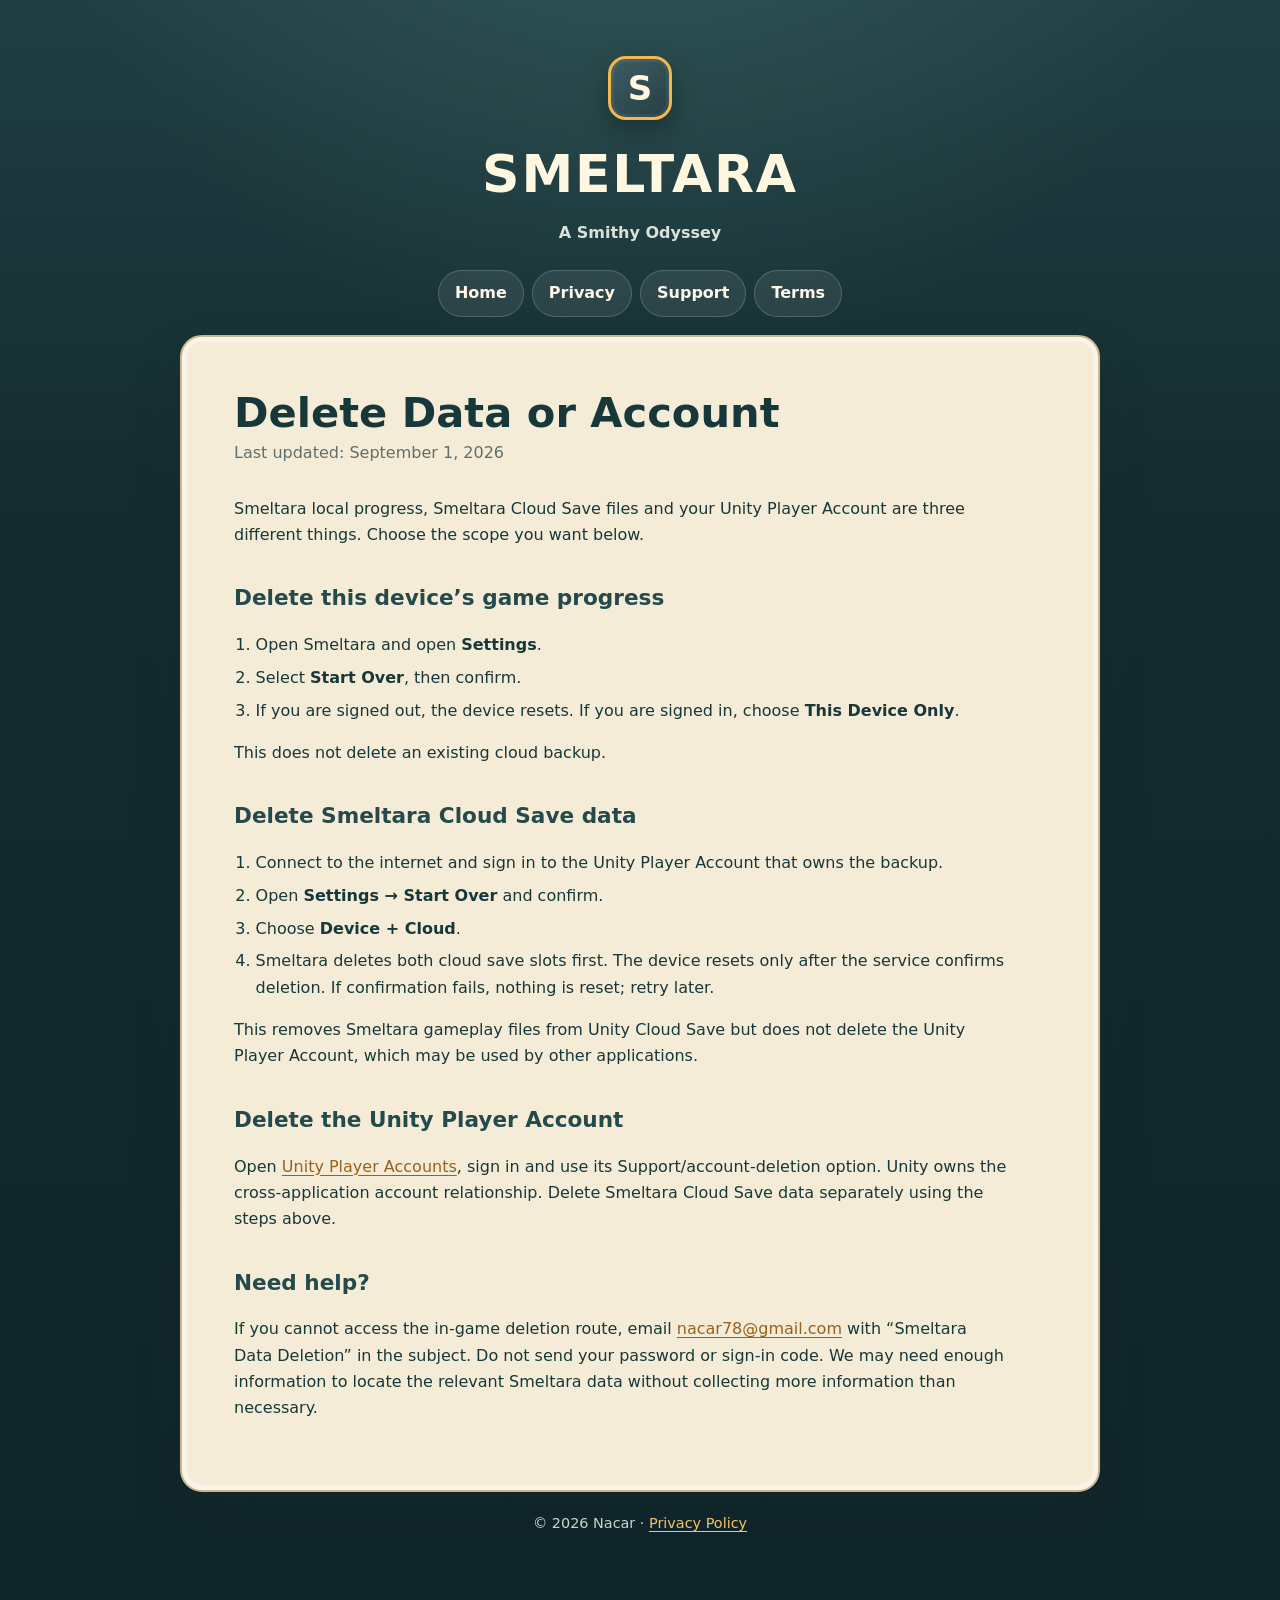
==== delete-account/index.html @ 150e2398 "Publish Smeltara support and legal pages" ====
<!doctype html>
<html lang="en">
<head>
  <meta charset="utf-8">
  <meta name="viewport" content="width=device-width, initial-scale=1">
  <meta name="description" content="Delete Smeltara game data or a connected Unity Player Account.">
  <title>Delete Data or Account — Smeltara</title>
  <link rel="stylesheet" href="../assets/site.css">
</head>
<body>
  <main class="shell">
    <header class="brand"><div class="brand-mark" aria-hidden="true">S</div><h1>SMELTARA</h1><p>A Smithy Odyssey</p></header>
    <nav class="nav" aria-label="Legal navigation"><a href="../">Home</a><a href="../privacy/">Privacy</a><a href="../support/">Support</a><a href="../terms/">Terms</a></nav>
    <article class="paper">
      <h1>Delete Data or Account</h1>
      <p class="updated">Last updated: September 1, 2026</p>
      <p>Smeltara local progress, Smeltara Cloud Save files and your Unity Player Account are three
        different things. Choose the scope you want below.</p>

      <h2>Delete this device’s game progress</h2>
      <ol>
        <li>Open Smeltara and open <strong>Settings</strong>.</li>
        <li>Select <strong>Start Over</strong>, then confirm.</li>
        <li>If you are signed out, the device resets. If you are signed in, choose
          <strong>This Device Only</strong>.</li>
      </ol>
      <p>This does not delete an existing cloud backup.</p>

      <h2>Delete Smeltara Cloud Save data</h2>
      <ol>
        <li>Connect to the internet and sign in to the Unity Player Account that owns the backup.</li>
        <li>Open <strong>Settings → Start Over</strong> and confirm.</li>
        <li>Choose <strong>Device + Cloud</strong>.</li>
        <li>Smeltara deletes both cloud save slots first. The device resets only after the service
          confirms deletion. If confirmation fails, nothing is reset; retry later.</li>
      </ol>
      <p>This removes Smeltara gameplay files from Unity Cloud Save but does not delete the Unity
        Player Account, which may be used by other applications.</p>

      <h2>Delete the Unity Player Account</h2>
      <p>Open <a href="https://player-account.unity.com/">Unity Player Accounts</a>, sign in and use
        its Support/account-deletion option. Unity owns the cross-application account relationship.
        Delete Smeltara Cloud Save data separately using the steps above.</p>

      <h2>Need help?</h2>
      <p>If you cannot access the in-game deletion route, email
        <a href="mailto:nacar78@gmail.com?subject=Smeltara%20Data%20Deletion">nacar78@gmail.com</a>
        with “Smeltara Data Deletion” in the subject. Do not send your password or sign-in code. We
        may need enough information to locate the relevant Smeltara data without collecting more
        information than necessary.</p>
    </article>
    <footer>© 2026 Nacar · <a href="../privacy/">Privacy Policy</a></footer>
  </main>
</body>
</html>
---- assets/site.css ----
:root {
  color-scheme: light;
  --ink: #17383a;
  --muted: #5f6f6c;
  --paper: #f5ecd7;
  --paper-strong: #fffaf0;
  --steel: #263f45;
  --steel-light: #3d5d62;
  --amber: #d89635;
  --amber-bright: #f2b84b;
  --line: #c8b78f;
  --shadow: rgba(20, 42, 43, 0.18);
}

* { box-sizing: border-box; }

html { background: #152c30; }

body {
  margin: 0;
  color: var(--ink);
  background:
    radial-gradient(circle at 50% -15%, rgba(86, 132, 129, 0.38), transparent 38rem),
    linear-gradient(180deg, #203f43 0, #142b2f 32rem, #102529 100%);
  font-family: system-ui, -apple-system, BlinkMacSystemFont, "Segoe UI", sans-serif;
  line-height: 1.65;
}

a { color: #99601f; text-underline-offset: 0.18em; }
a:hover, a:focus-visible { color: #6b3f12; }

.shell {
  width: min(920px, calc(100% - 28px));
  margin: 0 auto;
  padding: 28px 0 64px;
}

.brand {
  color: #fff7df;
  text-align: center;
  padding: 28px 16px 24px;
}

.brand-mark {
  display: grid;
  place-items: center;
  width: 64px;
  height: 64px;
  margin: 0 auto 12px;
  border: 3px solid var(--amber-bright);
  border-radius: 18px;
  background: linear-gradient(145deg, var(--steel-light), var(--steel));
  box-shadow: 0 10px 24px rgba(0, 0, 0, 0.28), inset 0 0 0 3px rgba(255,255,255,0.06);
  font-size: 34px;
  font-weight: 900;
}

.brand h1 { margin: 0; font-size: clamp(2rem, 7vw, 3.25rem); letter-spacing: 0.035em; }
.brand p { margin: 2px 0 0; color: #d9e2d9; font-weight: 650; }

.nav {
  display: flex;
  flex-wrap: wrap;
  justify-content: center;
  gap: 8px;
  margin: 0 0 18px;
}

.nav a, .button {
  display: inline-flex;
  align-items: center;
  justify-content: center;
  min-height: 44px;
  padding: 9px 16px;
  border: 1px solid rgba(255,255,255,0.18);
  border-radius: 999px;
  color: #fff8e8;
  background: rgba(255,255,255,0.08);
  font-weight: 750;
  text-decoration: none;
}

.nav a:hover, .nav a:focus-visible { background: rgba(255,255,255,0.16); color: white; }

.paper {
  padding: clamp(24px, 5vw, 52px);
  border: 2px solid var(--line);
  border-radius: 22px;
  background: var(--paper);
  box-shadow: 0 20px 48px var(--shadow), inset 0 0 0 5px rgba(255,255,255,0.38);
}

.paper h1 { margin: 0 0 4px; font-size: clamp(1.8rem, 5vw, 2.6rem); line-height: 1.15; }
.paper h2 { margin: 2rem 0 0.55rem; font-size: 1.35rem; color: #244a4c; }
.paper h3 { margin: 1.4rem 0 0.4rem; font-size: 1.05rem; }
.paper p, .paper li { max-width: 76ch; }
.paper ul, .paper ol { padding-left: 1.35rem; }
.paper li + li { margin-top: 0.4rem; }
.updated { color: var(--muted); margin: 0 0 1.8rem; }
.callout {
  margin: 1.5rem 0;
  padding: 16px 18px;
  border-left: 5px solid var(--amber);
  border-radius: 10px;
  background: var(--paper-strong);
}

.button {
  border-color: #8a591e;
  color: #1d3434;
  background: linear-gradient(#f3bd59, #d99531);
  box-shadow: 0 4px 0 #85531a;
}
.button:hover, .button:focus-visible { color: #102527; filter: brightness(1.06); }

.cards {
  display: grid;
  grid-template-columns: repeat(auto-fit, minmax(220px, 1fr));
  gap: 14px;
  margin-top: 20px;
}
.card {
  padding: 18px;
  border: 1px solid var(--line);
  border-radius: 14px;
  background: rgba(255,255,255,0.38);
}
.card h2 { margin-top: 0; }

footer { color: #c7d4ce; text-align: center; padding: 20px 8px 0; font-size: 0.9rem; }
footer a { color: #f0c36a; }

code { word-break: break-word; }

@media (max-width: 520px) {
  .shell { width: min(100% - 16px, 920px); padding-top: 12px; }
  .brand { padding-top: 20px; }
  .paper { border-radius: 16px; }
}
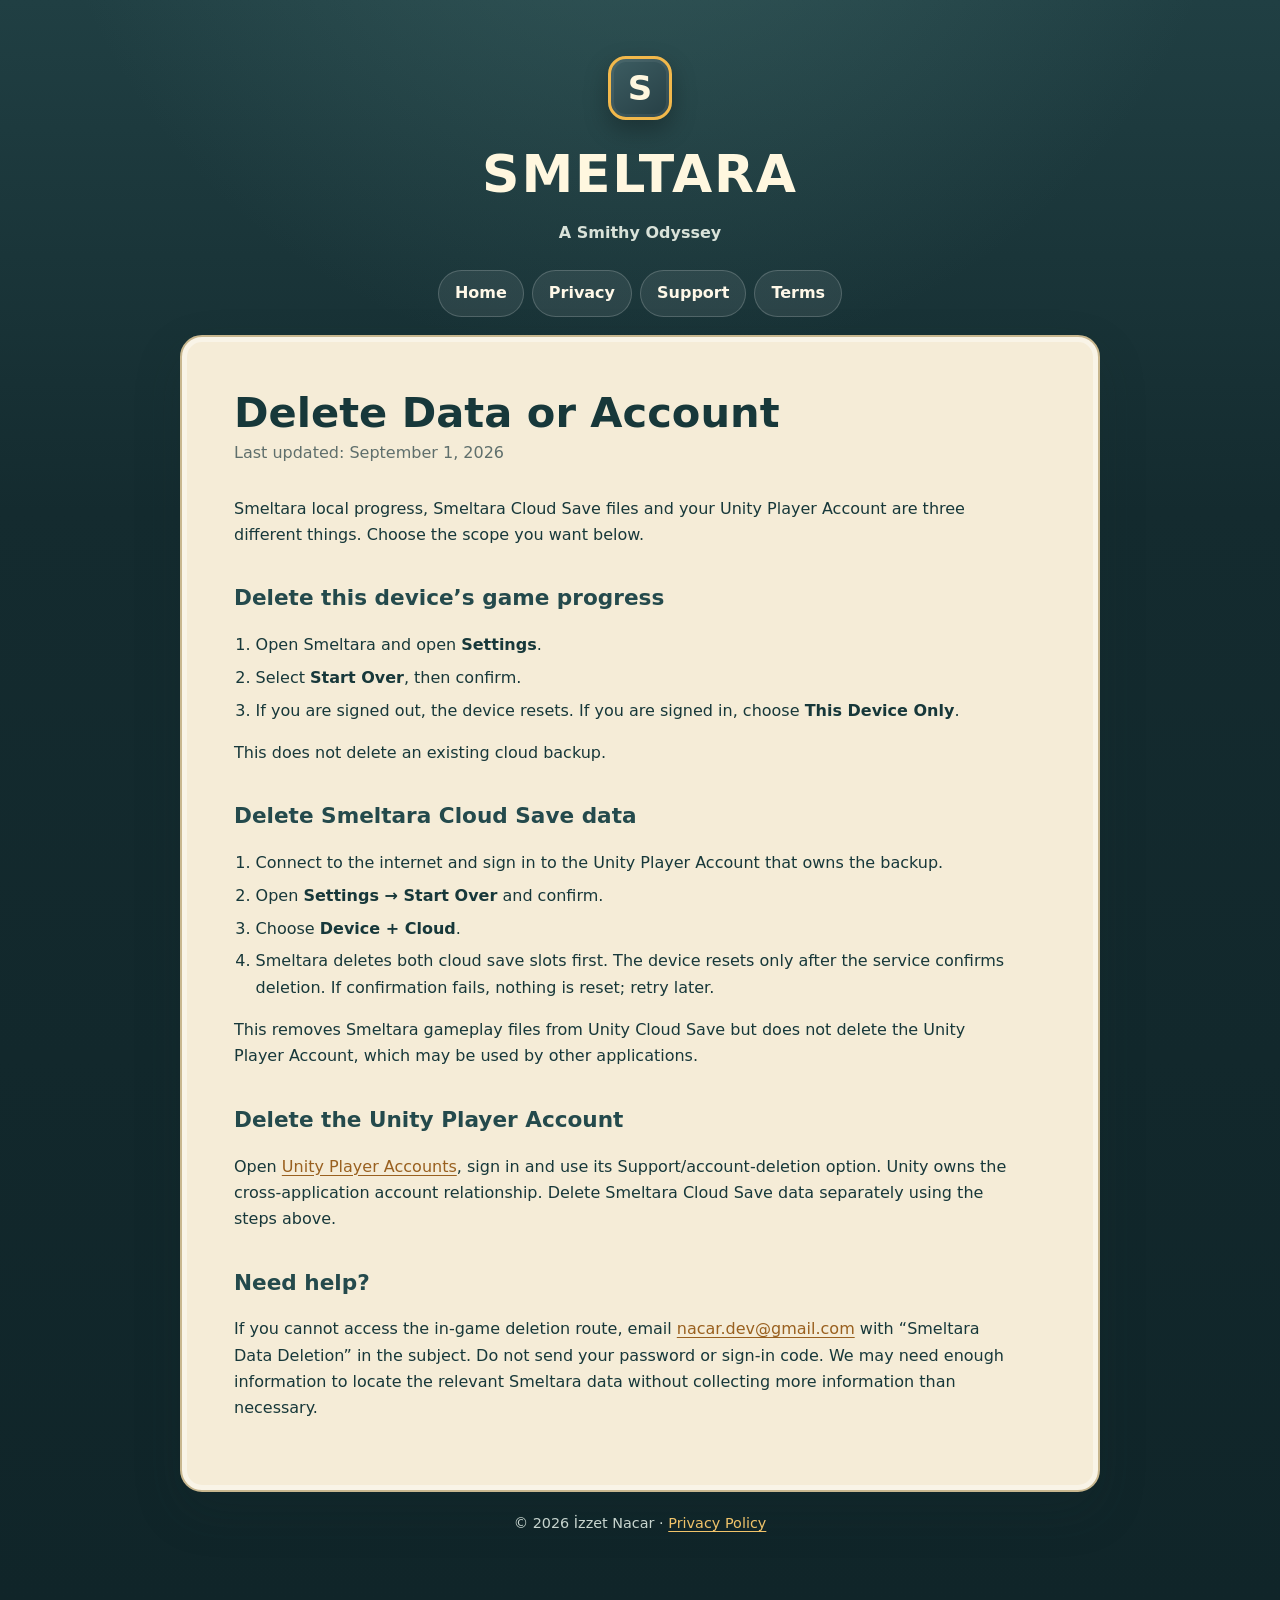
==== commit 09e88067: "Update developer contact details" ====
--- a/delete-account/index.html
+++ b/delete-account/index.html
@@ -44,12 +44,12 @@
 
       <h2>Need help?</h2>
       <p>If you cannot access the in-game deletion route, email
-        <a href="mailto:nacar78@gmail.com?subject=Smeltara%20Data%20Deletion">nacar78@gmail.com</a>
+        <a href="mailto:nacar.dev@gmail.com?subject=Smeltara%20Data%20Deletion">nacar.dev@gmail.com</a>
         with “Smeltara Data Deletion” in the subject. Do not send your password or sign-in code. We
         may need enough information to locate the relevant Smeltara data without collecting more
         information than necessary.</p>
     </article>
-    <footer>© 2026 Nacar · <a href="../privacy/">Privacy Policy</a></footer>
+    <footer>© 2026 İzzet Nacar · <a href="../privacy/">Privacy Policy</a></footer>
   </main>
 </body>
 </html>
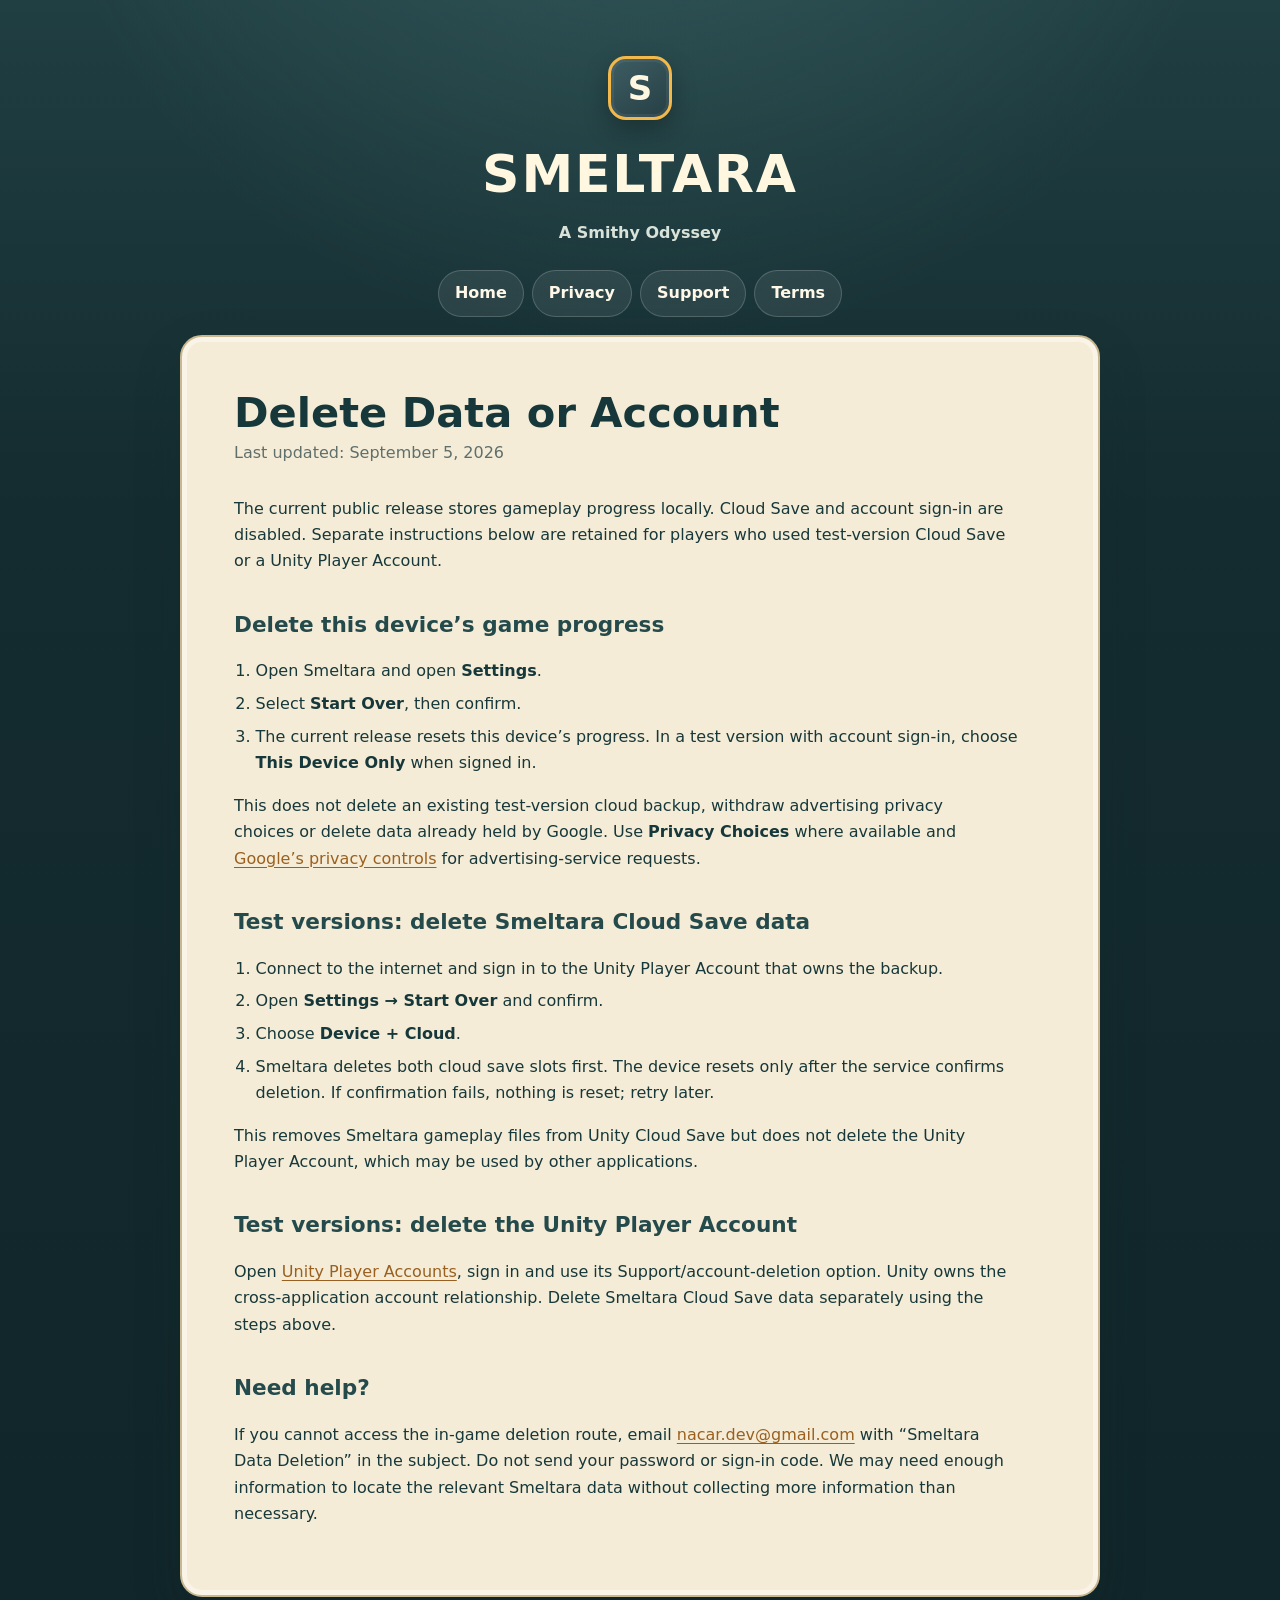
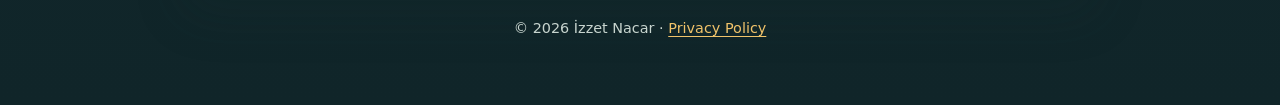
==== commit ef19b3fa: "Update disclosures for restricted optional Google rewarded ads" ====
--- a/delete-account/index.html
+++ b/delete-account/index.html
@@ -13,20 +13,24 @@
     <nav class="nav" aria-label="Legal navigation"><a href="../">Home</a><a href="../privacy/">Privacy</a><a href="../support/">Support</a><a href="../terms/">Terms</a></nav>
     <article class="paper">
       <h1>Delete Data or Account</h1>
-      <p class="updated">Last updated: September 1, 2026</p>
-      <p>Smeltara local progress, Smeltara Cloud Save files and your Unity Player Account are three
-        different things. Choose the scope you want below.</p>
+      <p class="updated">Last updated: September 5, 2026</p>
+      <p>The current public release stores gameplay progress locally. Cloud Save and account
+        sign-in are disabled. Separate instructions below are retained for players who used
+        test-version Cloud Save or a Unity Player Account.</p>
 
       <h2>Delete this device’s game progress</h2>
       <ol>
         <li>Open Smeltara and open <strong>Settings</strong>.</li>
         <li>Select <strong>Start Over</strong>, then confirm.</li>
-        <li>If you are signed out, the device resets. If you are signed in, choose
-          <strong>This Device Only</strong>.</li>
+        <li>The current release resets this device’s progress. In a test version with account
+          sign-in, choose <strong>This Device Only</strong> when signed in.</li>
       </ol>
-      <p>This does not delete an existing cloud backup.</p>
+      <p>This does not delete an existing test-version cloud backup, withdraw advertising privacy
+        choices or delete data already held by Google. Use <strong>Privacy Choices</strong> where
+        available and <a href="https://policies.google.com/privacy">Google’s privacy controls</a>
+        for advertising-service requests.</p>
 
-      <h2>Delete Smeltara Cloud Save data</h2>
+      <h2>Test versions: delete Smeltara Cloud Save data</h2>
       <ol>
         <li>Connect to the internet and sign in to the Unity Player Account that owns the backup.</li>
         <li>Open <strong>Settings → Start Over</strong> and confirm.</li>
@@ -37,7 +41,7 @@
       <p>This removes Smeltara gameplay files from Unity Cloud Save but does not delete the Unity
         Player Account, which may be used by other applications.</p>
 
-      <h2>Delete the Unity Player Account</h2>
+      <h2>Test versions: delete the Unity Player Account</h2>
       <p>Open <a href="https://player-account.unity.com/">Unity Player Accounts</a>, sign in and use
         its Support/account-deletion option. Unity owns the cross-application account relationship.
         Delete Smeltara Cloud Save data separately using the steps above.</p>
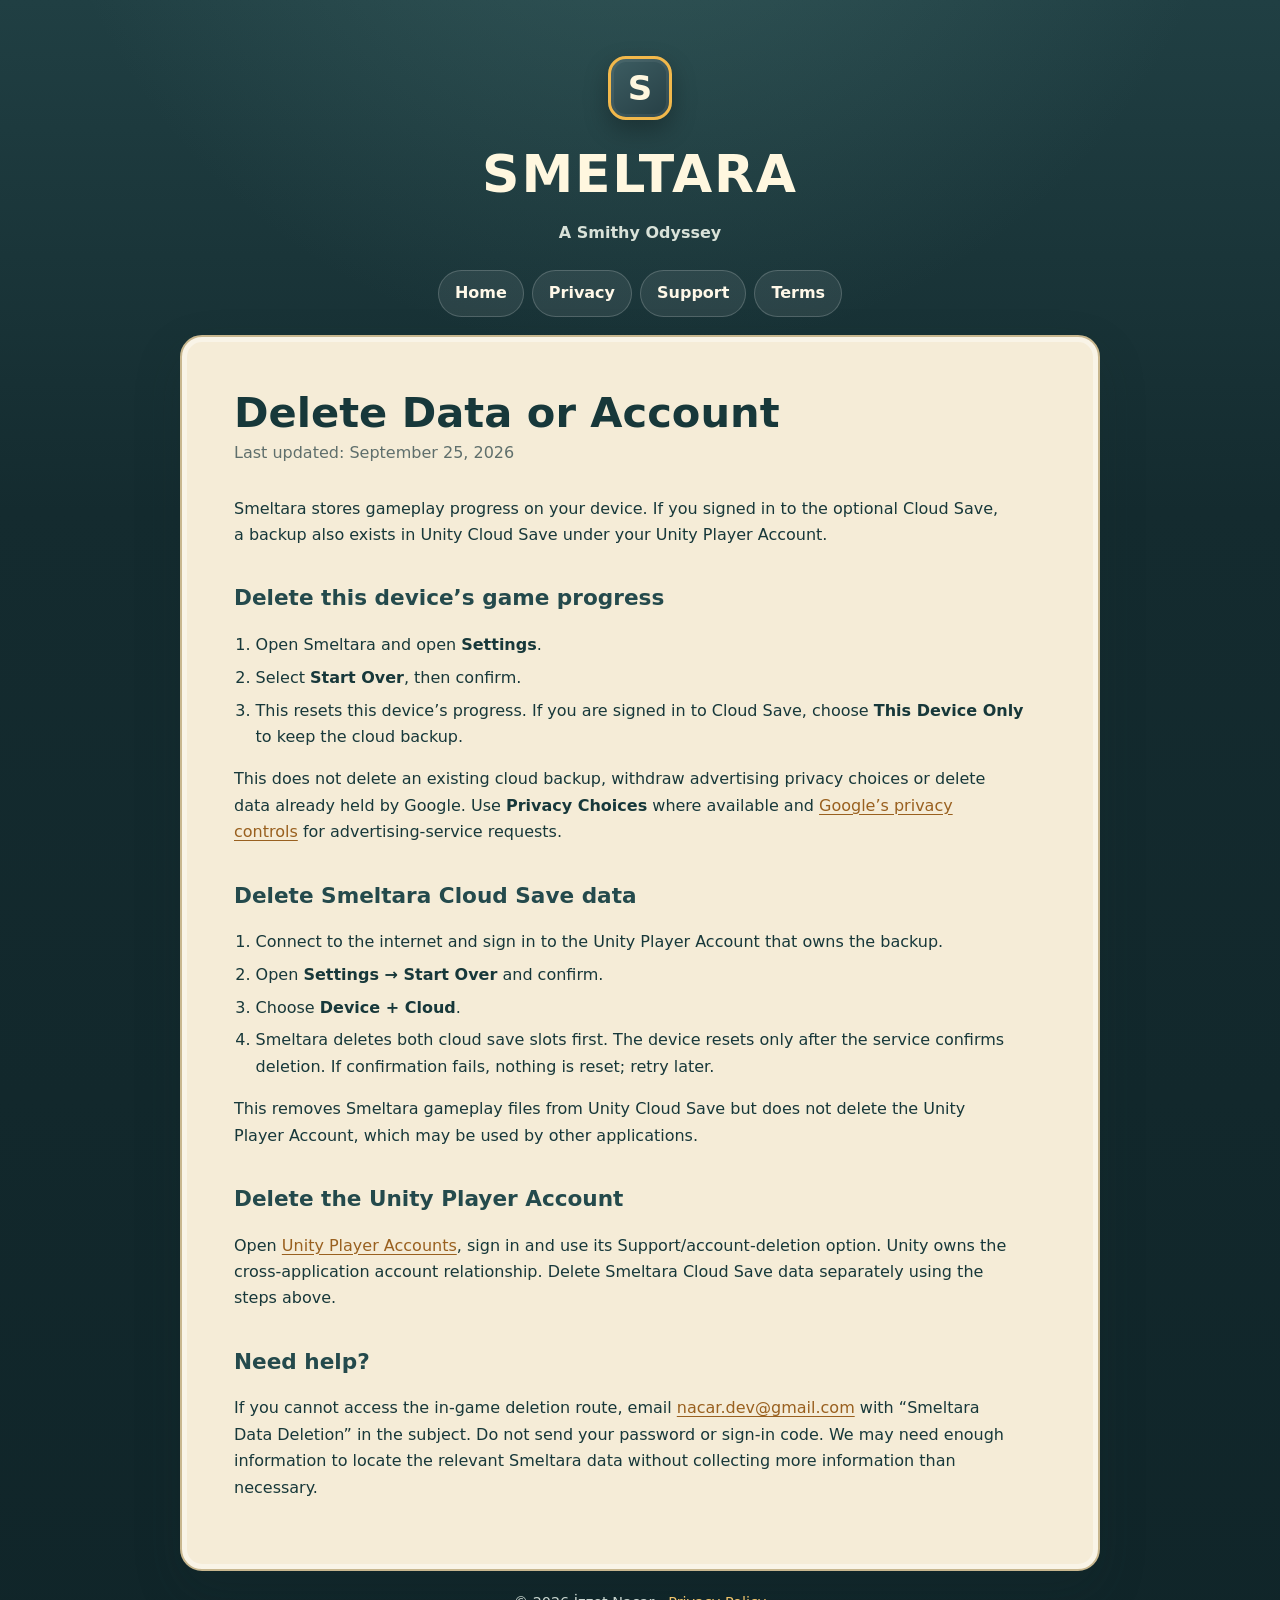
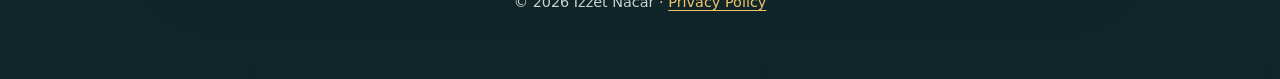
==== commit 3ff442b4: "Describe optional Cloud Save, reminder notifications and coming-soon purchases Co-Authored-By: Claud" ====
--- a/delete-account/index.html
+++ b/delete-account/index.html
@@ -13,24 +13,23 @@
     <nav class="nav" aria-label="Legal navigation"><a href="../">Home</a><a href="../privacy/">Privacy</a><a href="../support/">Support</a><a href="../terms/">Terms</a></nav>
     <article class="paper">
       <h1>Delete Data or Account</h1>
-      <p class="updated">Last updated: September 5, 2026</p>
-      <p>The current public release stores gameplay progress locally. Cloud Save and account
-        sign-in are disabled. Separate instructions below are retained for players who used
-        test-version Cloud Save or a Unity Player Account.</p>
+      <p class="updated">Last updated: September 25, 2026</p>
+      <p>Smeltara stores gameplay progress on your device. If you signed in to the optional Cloud
+        Save, a backup also exists in Unity Cloud Save under your Unity Player Account.</p>
 
       <h2>Delete this device’s game progress</h2>
       <ol>
         <li>Open Smeltara and open <strong>Settings</strong>.</li>
         <li>Select <strong>Start Over</strong>, then confirm.</li>
-        <li>The current release resets this device’s progress. In a test version with account
-          sign-in, choose <strong>This Device Only</strong> when signed in.</li>
+        <li>This resets this device’s progress. If you are signed in to Cloud Save, choose
+          <strong>This Device Only</strong> to keep the cloud backup.</li>
       </ol>
-      <p>This does not delete an existing test-version cloud backup, withdraw advertising privacy
+      <p>This does not delete an existing cloud backup, withdraw advertising privacy
         choices or delete data already held by Google. Use <strong>Privacy Choices</strong> where
         available and <a href="https://policies.google.com/privacy">Google’s privacy controls</a>
         for advertising-service requests.</p>
 
-      <h2>Test versions: delete Smeltara Cloud Save data</h2>
+      <h2>Delete Smeltara Cloud Save data</h2>
       <ol>
         <li>Connect to the internet and sign in to the Unity Player Account that owns the backup.</li>
         <li>Open <strong>Settings → Start Over</strong> and confirm.</li>
@@ -41,7 +40,7 @@
       <p>This removes Smeltara gameplay files from Unity Cloud Save but does not delete the Unity
         Player Account, which may be used by other applications.</p>
 
-      <h2>Test versions: delete the Unity Player Account</h2>
+      <h2>Delete the Unity Player Account</h2>
       <p>Open <a href="https://player-account.unity.com/">Unity Player Accounts</a>, sign in and use
         its Support/account-deletion option. Unity owns the cross-application account relationship.
         Delete Smeltara Cloud Save data separately using the steps above.</p>
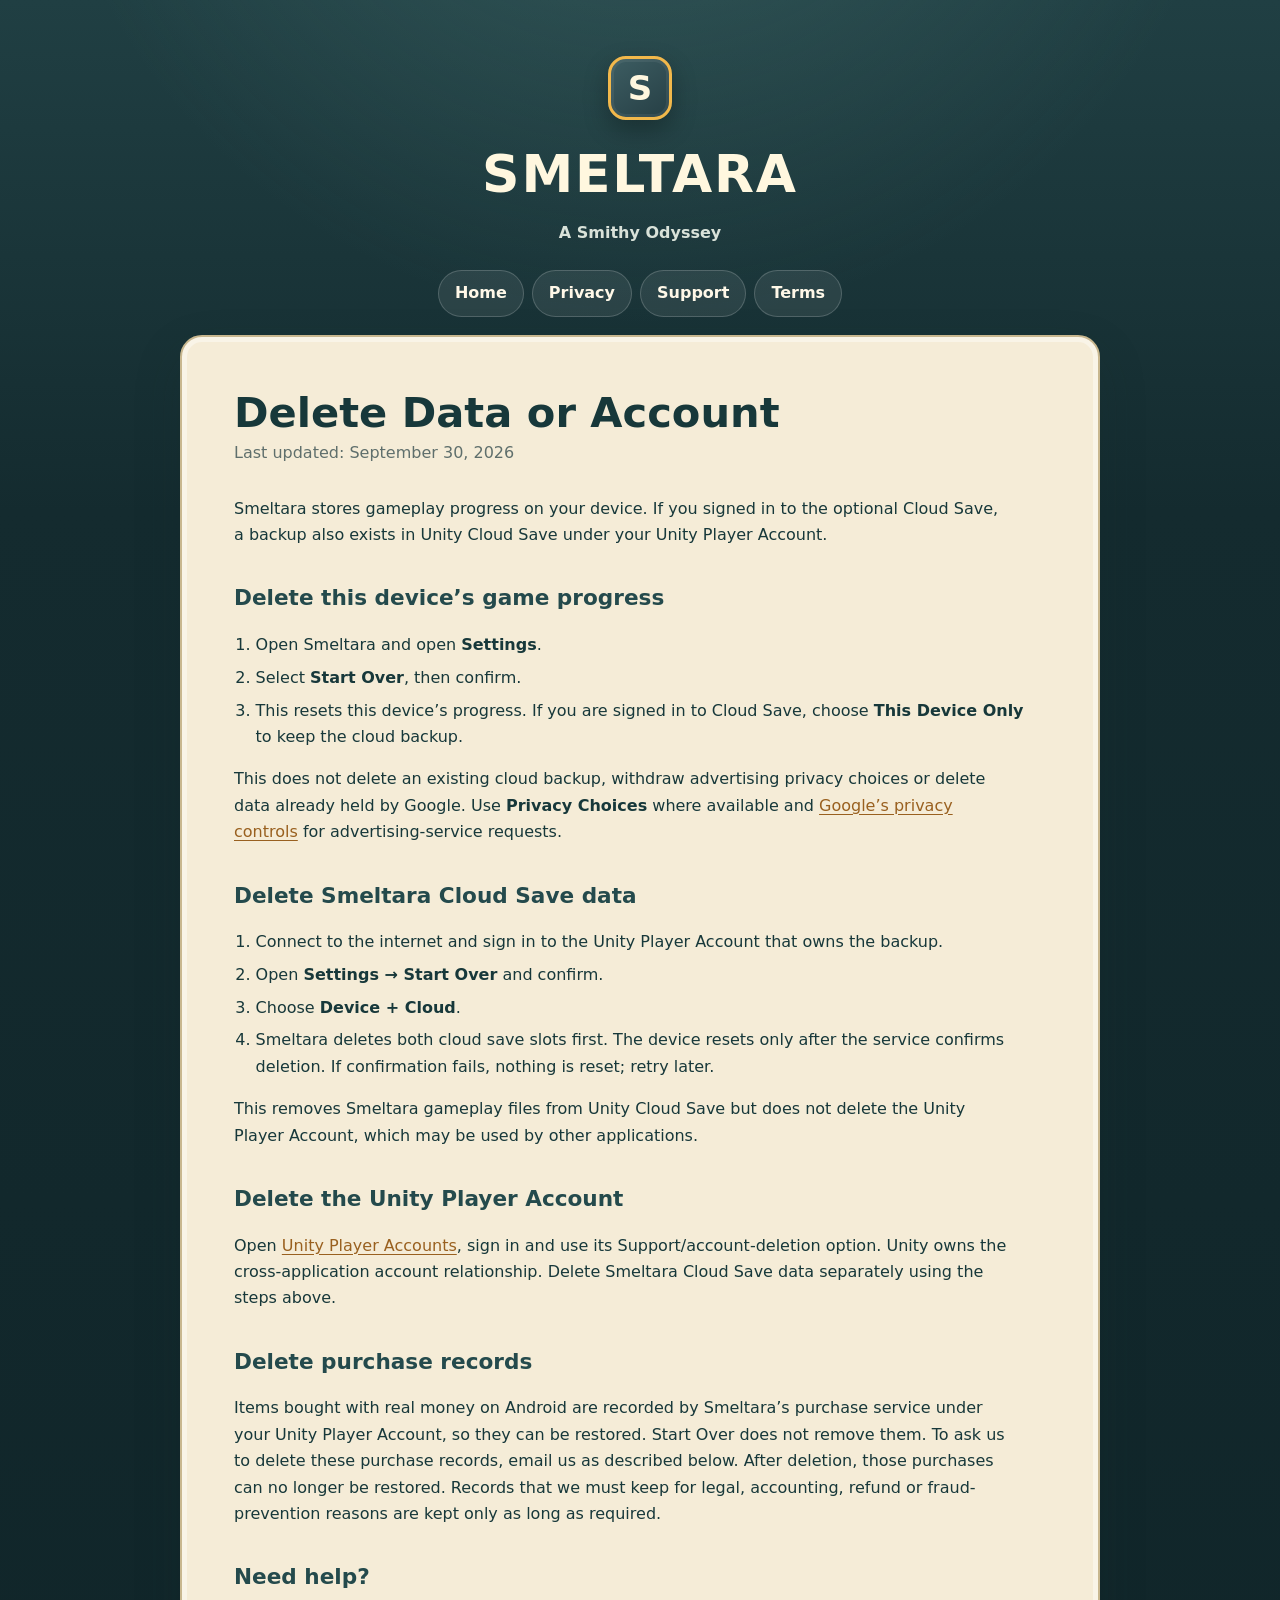
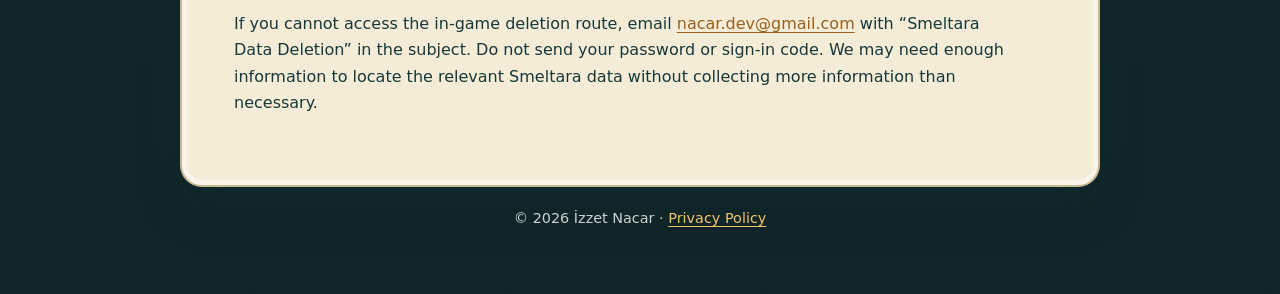
==== commit 61776b2a: "Describe Android in-app purchases on the legal pages The privacy policy, terms, support and deletion" ====
--- a/delete-account/index.html
+++ b/delete-account/index.html
@@ -13,7 +13,7 @@
     <nav class="nav" aria-label="Legal navigation"><a href="../">Home</a><a href="../privacy/">Privacy</a><a href="../support/">Support</a><a href="../terms/">Terms</a></nav>
     <article class="paper">
       <h1>Delete Data or Account</h1>
-      <p class="updated">Last updated: September 25, 2026</p>
+      <p class="updated">Last updated: September 30, 2026</p>
       <p>Smeltara stores gameplay progress on your device. If you signed in to the optional Cloud
         Save, a backup also exists in Unity Cloud Save under your Unity Player Account.</p>
 
@@ -45,6 +45,12 @@
         its Support/account-deletion option. Unity owns the cross-application account relationship.
         Delete Smeltara Cloud Save data separately using the steps above.</p>
 
+      <h2>Delete purchase records</h2>
+      <p>Items bought with real money on Android are recorded by Smeltara’s purchase service under
+        your Unity Player Account, so they can be restored. Start Over does not remove them. To ask us
+        to delete these purchase records, email us as described below. After deletion, those purchases can no longer be restored. Records that we must keep
+        for legal, accounting, refund or fraud-prevention reasons are kept only as long as required.</p>
+
       <h2>Need help?</h2>
       <p>If you cannot access the in-game deletion route, email
         <a href="mailto:nacar.dev@gmail.com?subject=Smeltara%20Data%20Deletion">nacar.dev@gmail.com</a>
